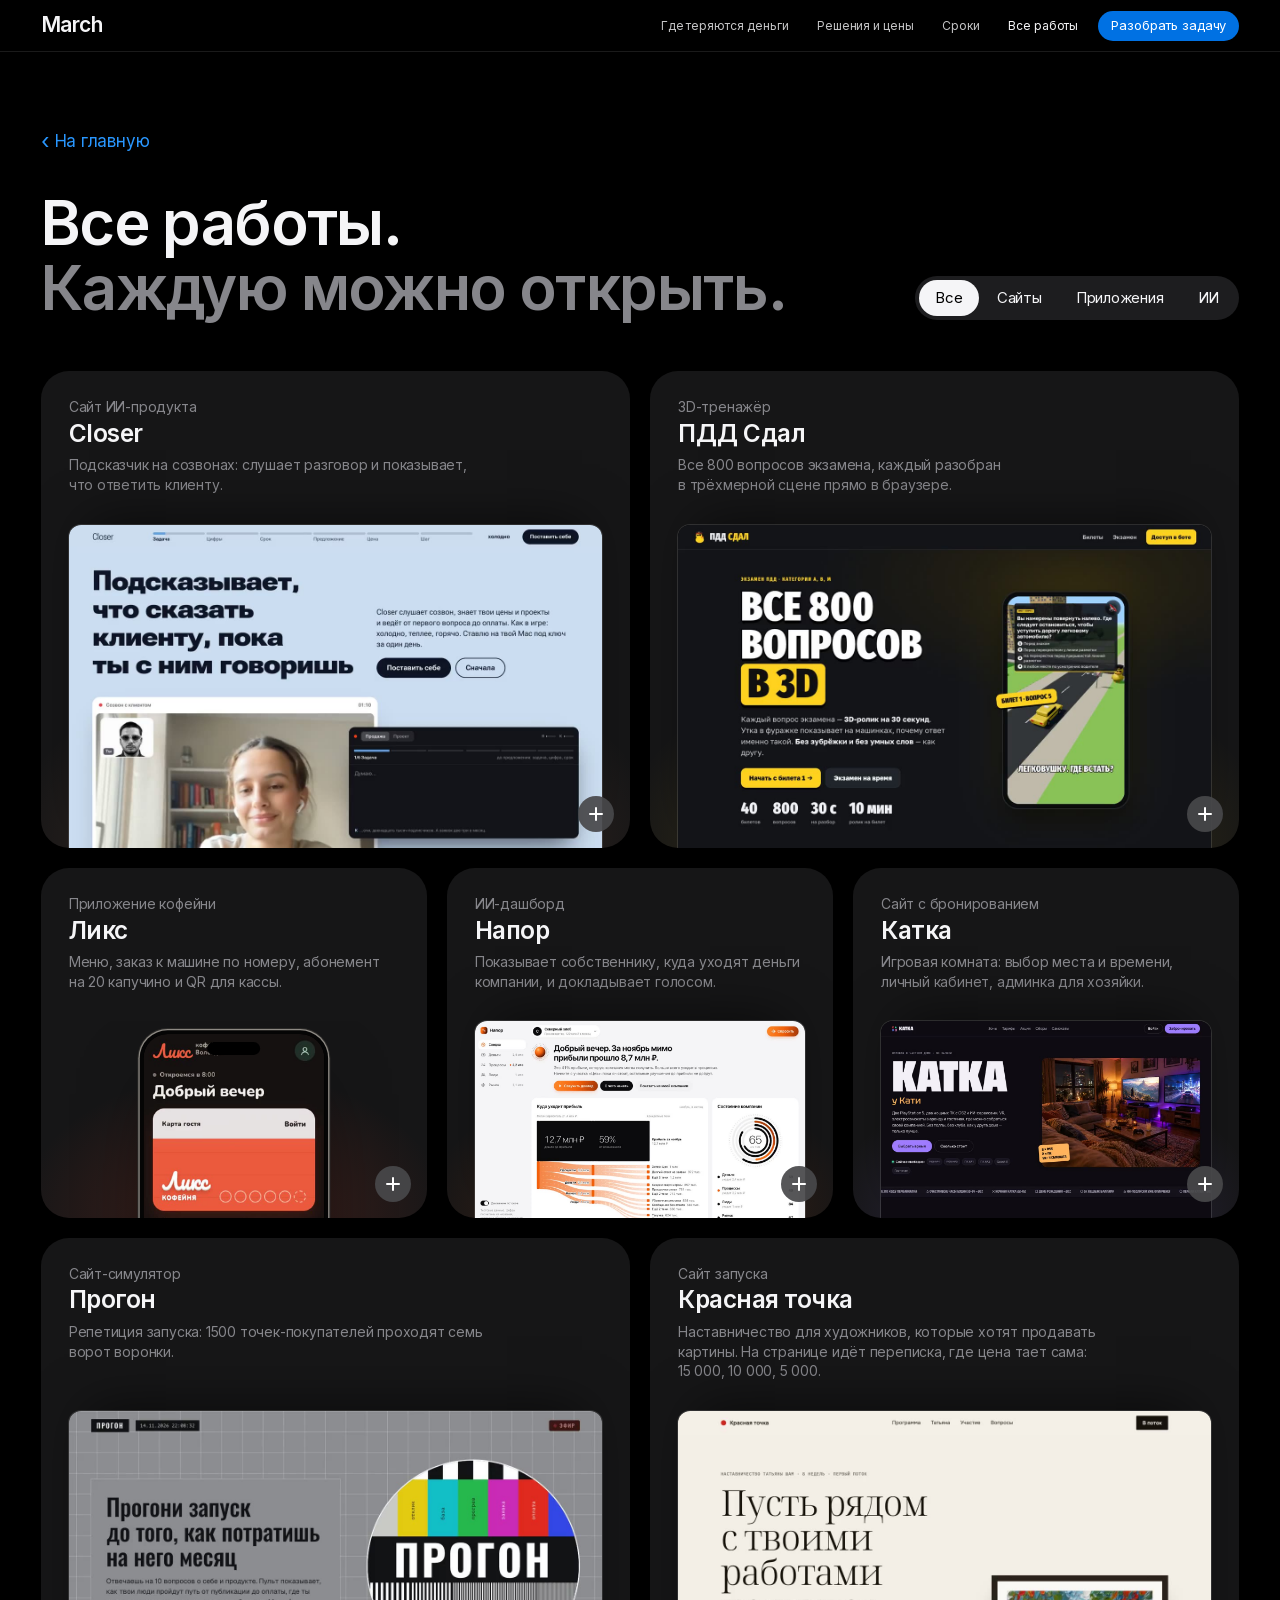
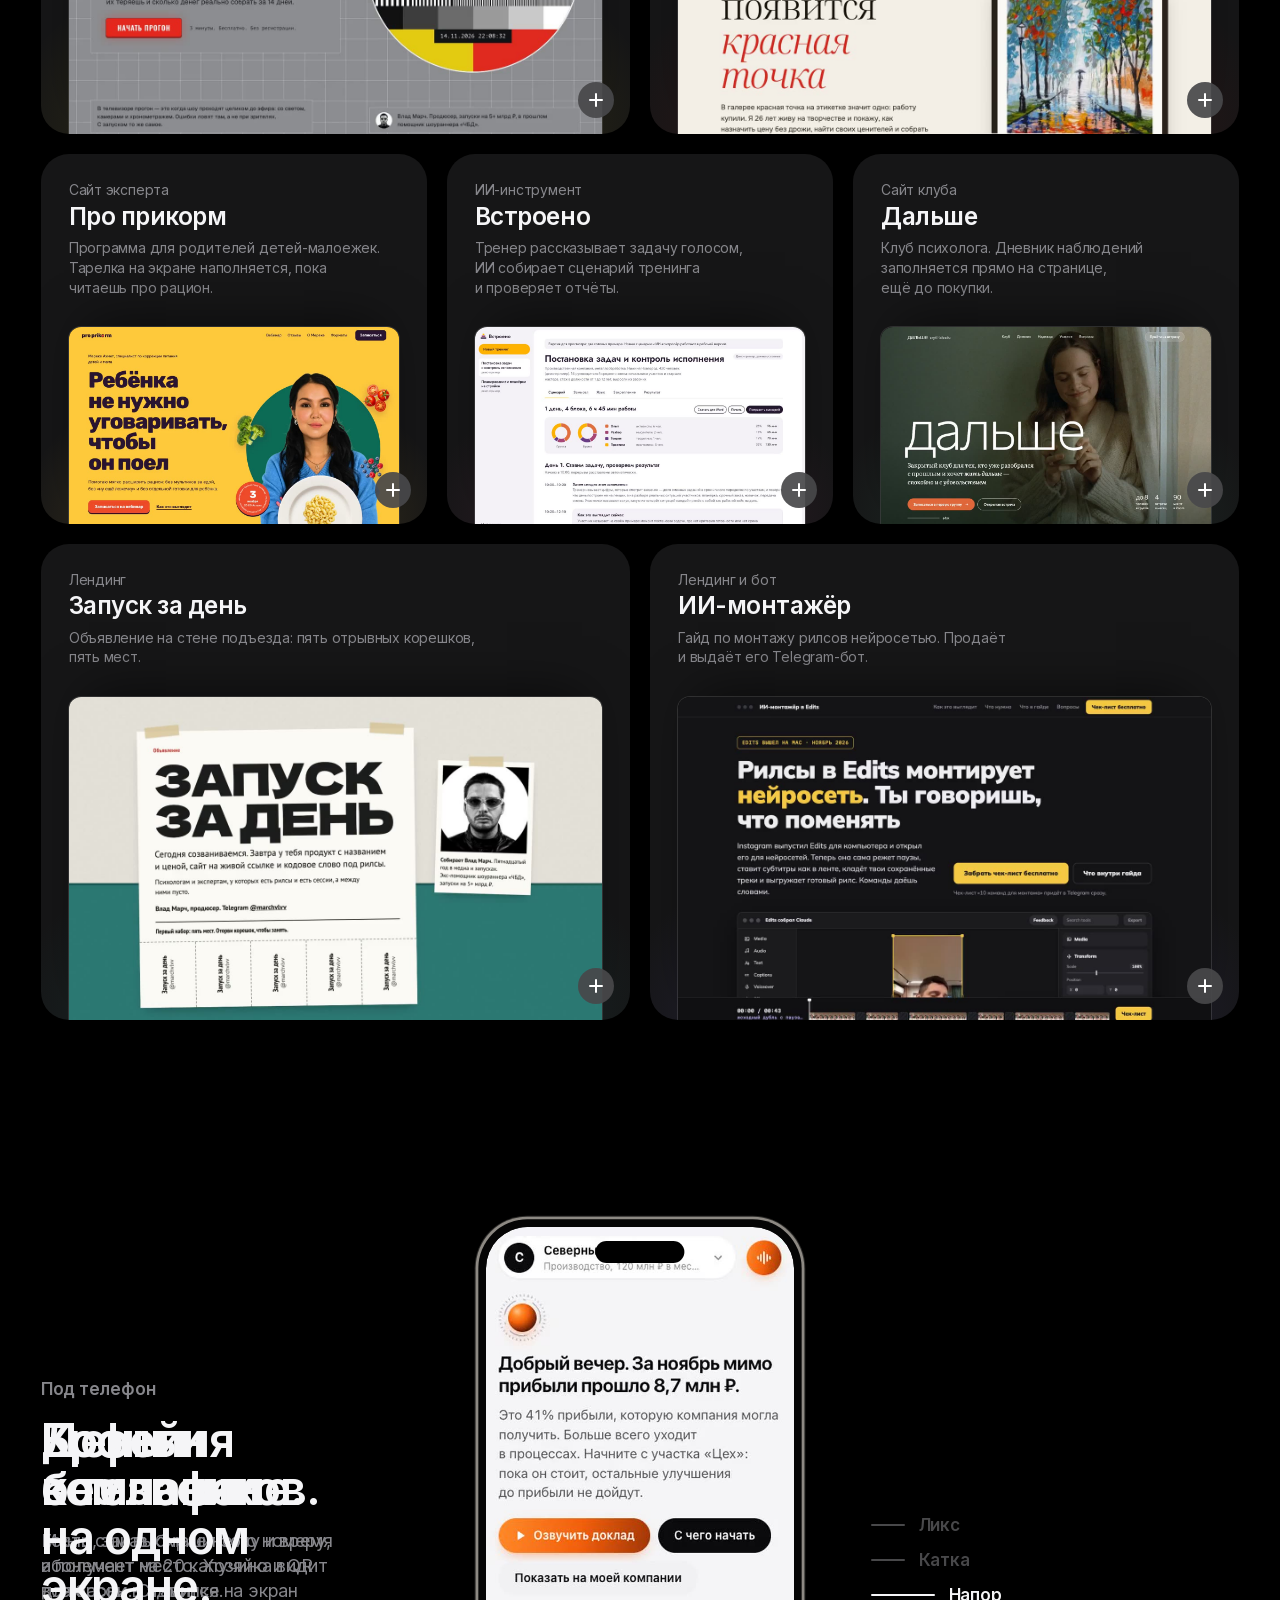
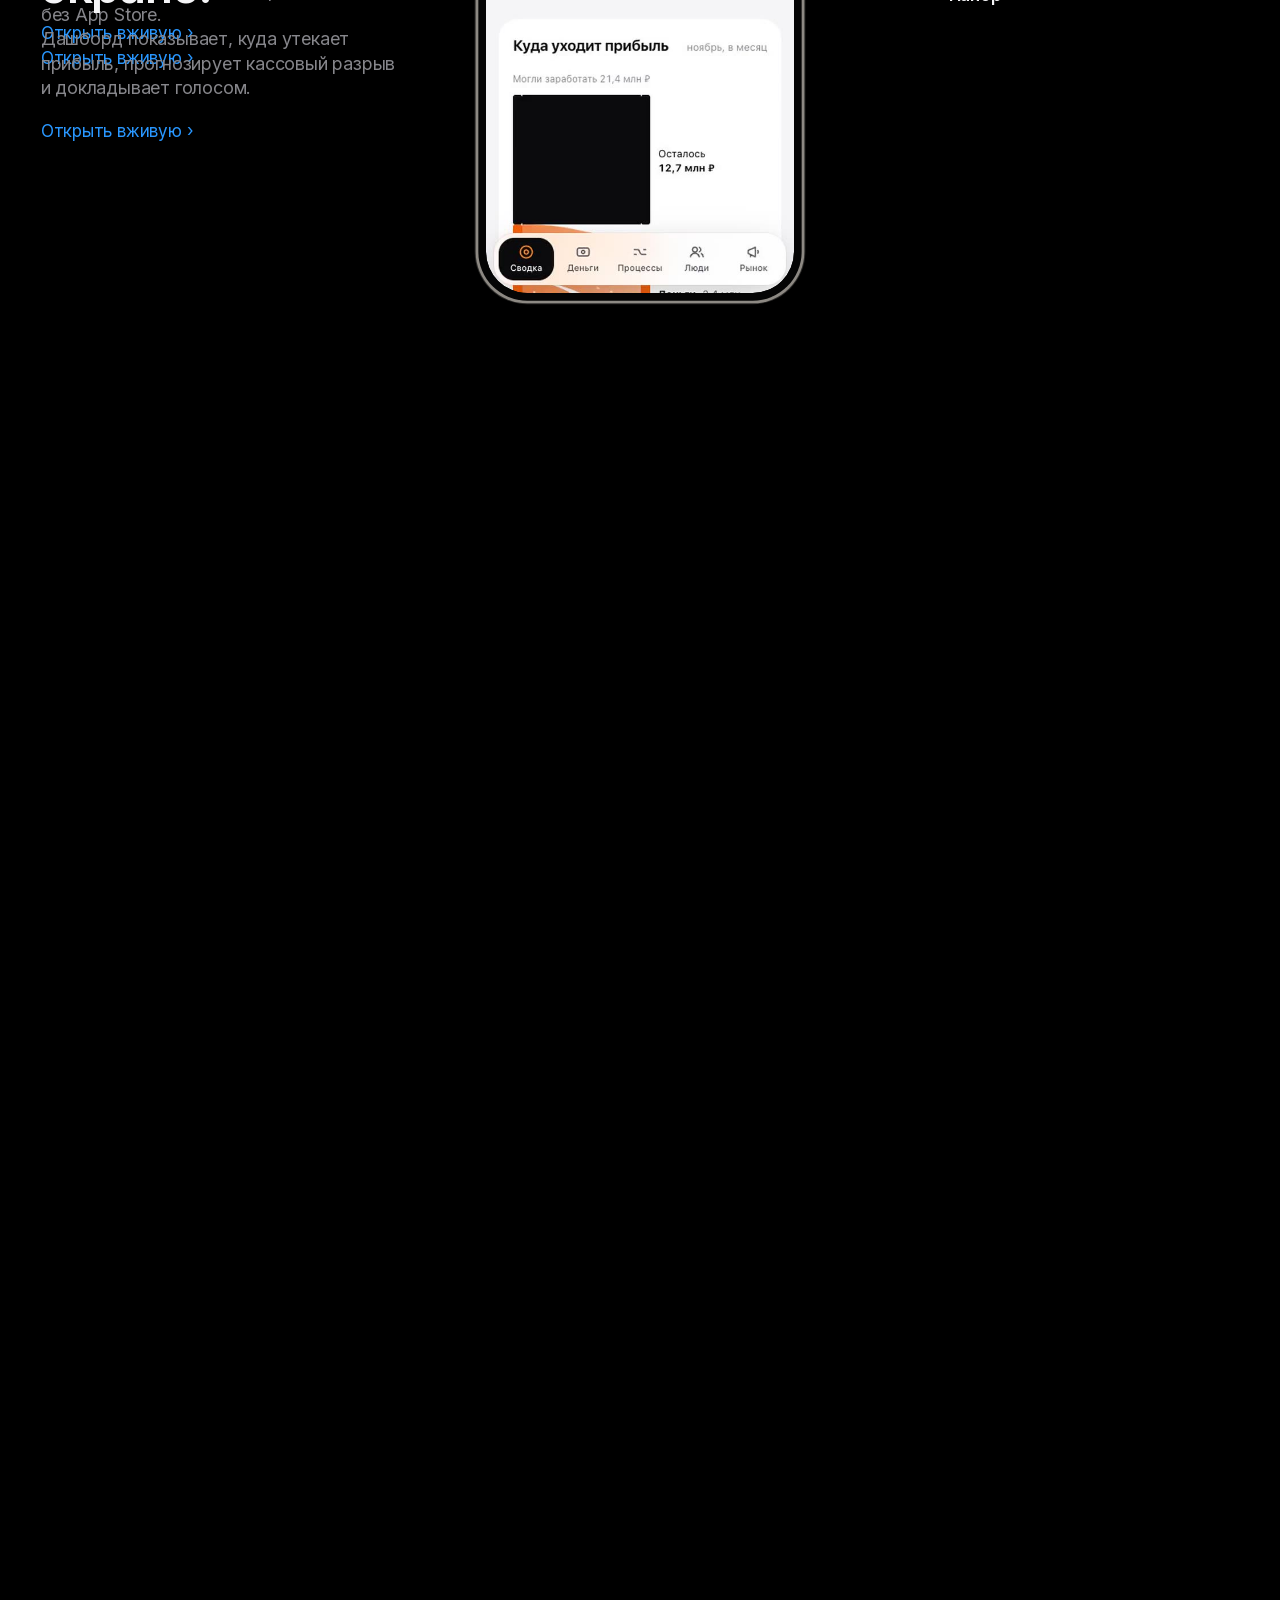
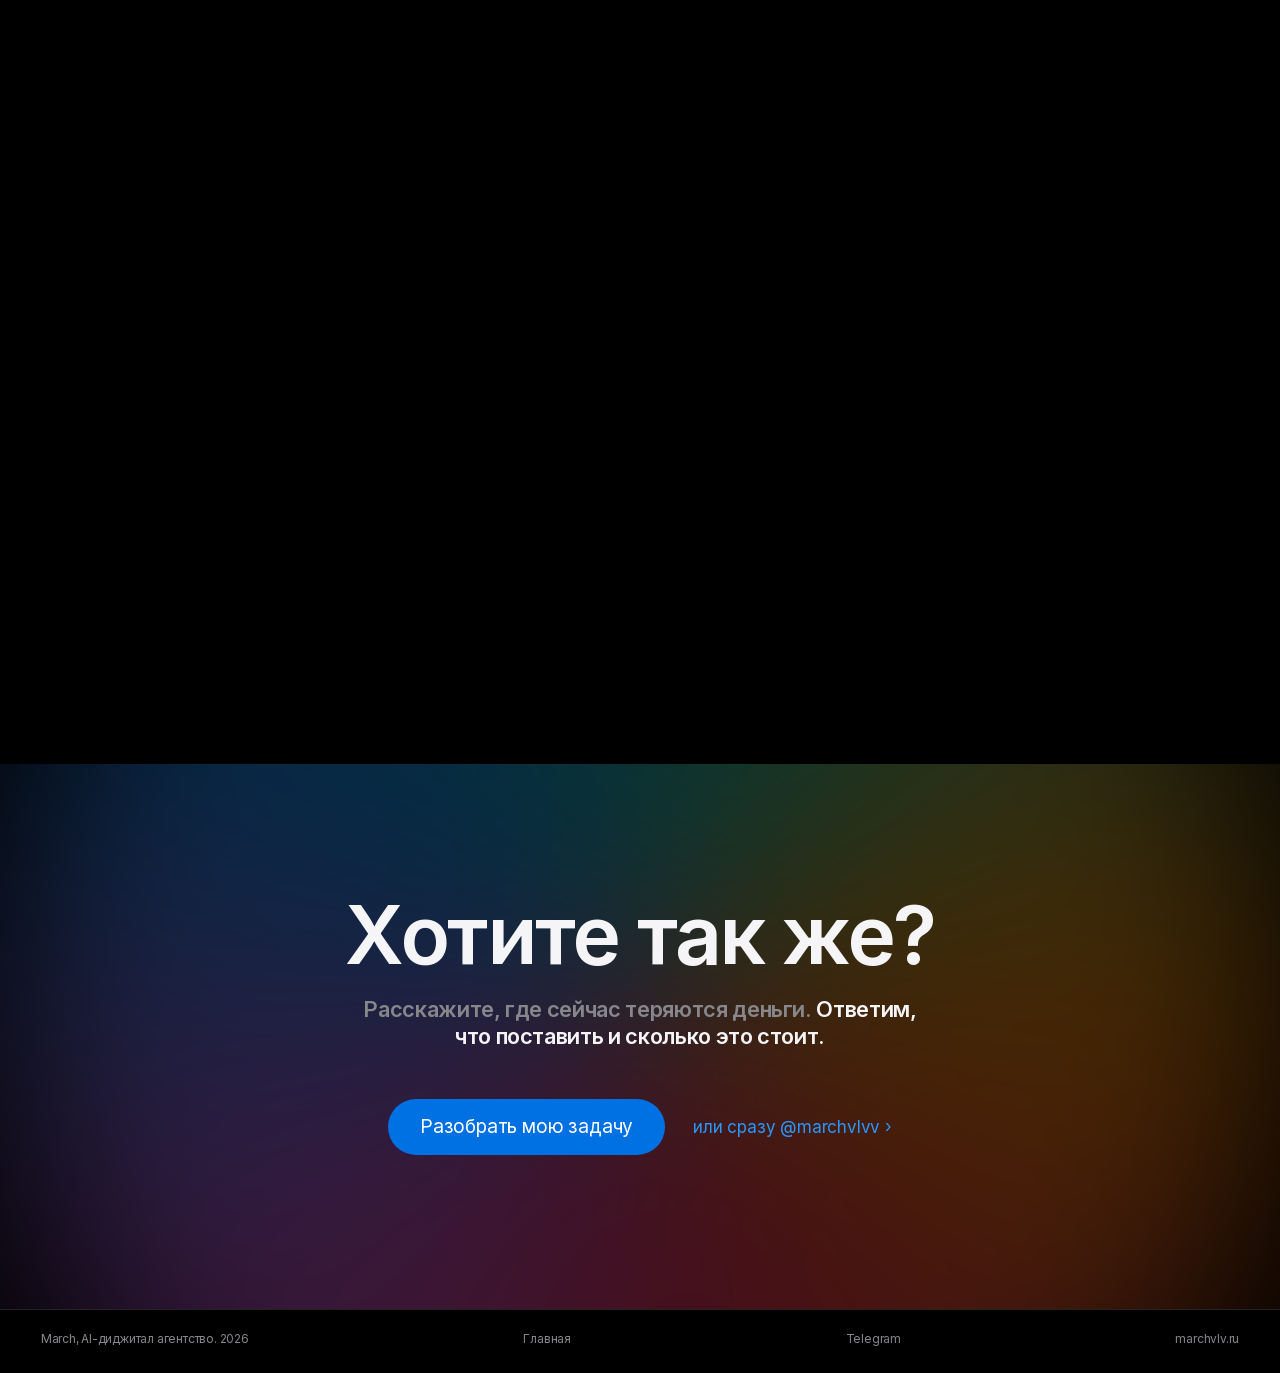
==== works.html @ 3cf032d5 "Черновик новой главной: боли, решения с ценами, два исхода заявки, сроки, примеры; все работы на wor" ====
<!doctype html>
<html lang="ru">
<head>
<meta charset="utf-8">
<meta name="viewport" content="width=device-width, initial-scale=1, viewport-fit=cover">
<title>Все работы March: сайты, приложения, боты и ИИ-агенты</title>
<meta name="description" content="12 проектов March: сайты, веб-приложения, Telegram-боты и ИИ-инструменты. Каждый открывается вживую прямо на странице.">
<meta name="theme-color" content="#000000">
<link rel="stylesheet" href="css/fonts.css">
<link rel="stylesheet" href="css/style.css">
</head>
<body class="pg-works">

<header class="nav">
  <div class="nav__in">
    <a class="nav__logo" href="new.html">March</a>
    <nav class="nav__links" aria-label="Разделы">
      <a href="new.html#pain">Где теряются деньги</a>
      <a href="new.html#fix">Решения и цены</a>
      <a href="new.html#speed">Сроки</a>
      <a href="#works" aria-current="page">Все работы</a>
    </nav>
    <a class="pill pill--sm" href="new.html#brief">Разобрать задачу</a>
  </div>
</header>

<main>

  <section class="works" id="works">
    <div class="wrap">
      <a class="back" href="new.html">На главную</a>
      <div class="works__head">
        <h1 class="h2" data-rv>Все работы.<br><span class="dim">Каждую можно открыть.</span></h1>
        <div class="seg works__seg" role="group" aria-label="Тип работы" data-rv>
          <button data-f="all" aria-pressed="true">Все</button>
          <button data-f="site" aria-pressed="false">Сайты</button>
          <button data-f="app" aria-pressed="false">Приложения</button>
          <button data-f="ai" aria-pressed="false">ИИ</button>
        </div>
      </div>
      <div class="grid"></div>
    </div>
  </section>

  <section class="pocket" aria-label="Под телефон">
    <div class="pocket__pin">
      <div class="pocket__l">
        <p class="pocket__k">Под телефон</p>
        <div class="pocket__steps"></div>
      </div>
      <div class="iph pocket__iph"><div class="iph__in"><div class="iph__scr"></div></div></div>
      <div class="pocket__r"><div class="pocket__nums"></div></div>
    </div>
    <div class="wrap pocket__mh"><h2 class="h2">И под телефон тоже.</h2></div>
    <div class="pocket__m"></div>
  </section>

  <section class="brief brief--short" id="brief">
    <div class="wrap">
      <h2 class="h1" data-rv>Хотите так же?</h2>
      <p class="lead" data-rv>Расскажите, где сейчас теряются деньги. <b>Ответим, что поставить и сколько это стоит.</b></p>
      <div class="brief__go" data-rv>
        <a class="pill pill--lg" href="new.html#brief">Разобрать мою задачу</a>
        <a class="more" href="https://t.me/marchvlvv" target="_blank" rel="noopener">или сразу @marchvlvv</a>
      </div>
    </div>
  </section>

</main>

<footer class="foot">
  <div class="wrap foot__in">
    <span>March, AI-диджитал агентство. 2026</span>
    <span><a href="new.html">Главная</a></span>
    <span><a href="https://t.me/marchvlvv" target="_blank" rel="noopener">Telegram</a></span>
    <span><a href="https://marchvlv.ru" target="_blank" rel="noopener">marchvlv.ru</a></span>
  </div>
</footer>

<dialog class="viewer" aria-label="Живой просмотр работы">
  <div class="viewer__sheet">
    <div class="viewer__bar">
      <div class="viewer__n"><b></b><span></span></div>
      <div class="viewer__tools">
        <div class="seg seg--sm" role="group" aria-label="Размер экрана">
          <button data-mode="desk" aria-pressed="true">Компьютер</button>
          <button data-mode="phone" aria-pressed="false">Телефон</button>
        </div>
        <a class="more viewer__out" target="_blank" rel="noopener">В новой вкладке</a>
        <button class="rbtn viewer__x" aria-label="Закрыть"><svg viewBox="0 0 36 36"><path d="m12.5 12.5 11 11m0-11-11 11"/></svg></button>
      </div>
    </div>
    <div class="viewer__body"><div class="viewer__f"><iframe title="Живой сайт работы" src="about:blank"></iframe></div></div>
  </div>
</dialog>

<script type="module" src="js/app.js"></script>
<script type="module">
  if (['localhost', '127.0.0.1'].includes(location.hostname)) import('./js/dev-agentation.js');
</script>
</body>
</html>
---- css/fonts.css ----
/* Собрано tools/fonts.mjs, руками не править */
@font-face{font-family:"Inter";font-weight:400 700;font-display:swap;src:url(../fonts/inter-cyrillic.woff2) format("woff2");unicode-range:U+0301, U+0400-045F, U+0490-0491, U+04B0-04B1, U+2116}
@font-face{font-family:"Inter";font-weight:400 700;font-display:swap;src:url(../fonts/inter-latin.woff2) format("woff2");unicode-range:U+0000-00FF, U+0131, U+0152-0153, U+02BB-02BC, U+02C6, U+02DA, U+02DC, U+0304, U+0308, U+0329, U+2000-206F, U+20AC, U+2122, U+2191, U+2193, U+2212, U+2215, U+FEFF, U+FFFD}
---- css/style.css ----
/* March — AI-диджитал агентство. Язык Apple: чёрный и светло-серый, системный SF, устройства с живыми записями работ. */

:root {
  --g: clamp(16px, 2.4vw, 40px);
  --max: 1260px;
  --navh: 52px;
  --r: 28px;
  --e: cubic-bezier(.4, 0, .2, 1);
  --eo: cubic-bezier(.16, 1, .3, 1);
  --bg: #000; --tile: #161617; --tx: #f5f5f7; --tx2: #86868b; --line: rgba(255, 255, 255, .14);
  --blue: #0071e3; --link: #2997ff;
  --spec: linear-gradient(90deg, #ff9004, #ff2e54 38%, #c959dd 70%, #0894ff);
  --f: -apple-system, BlinkMacSystemFont, "SF Pro Display", "SF Pro Text", "Inter", system-ui, "Segoe UI", Roboto, sans-serif;
}
.light { --bg: #f5f5f7; --tile: #fff; --tx: #1d1d1f; --tx2: #6e6e73; --line: rgba(0, 0, 0, .1); --link: #0066cc; background: var(--bg); color: var(--tx); }

*, *::before, *::after { box-sizing: border-box; }
html { background: #000; -webkit-text-size-adjust: 100%; scroll-behavior: smooth; scroll-padding-top: var(--navh); }
body { margin: 0; font-family: var(--f); font-size: 17px; line-height: 1.47; letter-spacing: -.012em; color: var(--tx); background: var(--bg); -webkit-font-smoothing: antialiased; overflow-x: clip; }
img, video { display: block; max-width: 100%; }
a { color: inherit; text-decoration: none; }
button { font: inherit; color: inherit; background: none; border: 0; padding: 0; cursor: pointer; letter-spacing: inherit; }
h1, h2, h3, p, ol { margin: 0; padding: 0; }
ol { list-style: none; }
:focus-visible { outline: 2px solid var(--link); outline-offset: 3px; border-radius: 6px; }
.wrap { max-width: var(--max); margin-inline: auto; padding-inline: var(--g); }

/* ── типографика ── */
.h1, h1 { font-size: clamp(40px, 6.4vw, 96px); line-height: 1.04; letter-spacing: -.03em; font-weight: 600; text-wrap: balance; }
.h2 { font-size: clamp(32px, 4.8vw, 72px); line-height: 1.06; letter-spacing: -.026em; font-weight: 600; text-wrap: balance; }
.dim { color: var(--tx2); }
.lead { margin-top: 18px; font-size: clamp(19px, 1.7vw, 26px); line-height: 1.28; letter-spacing: -.016em; font-weight: 600; color: var(--tx2); max-width: 30em; text-wrap: pretty; }
.lead b { color: var(--tx); font-weight: 600; }
.spec { background: var(--spec); -webkit-background-clip: text; background-clip: text; color: transparent; }

/* ── кнопки ── */
.pill { display: inline-flex; align-items: center; justify-content: center; min-height: 44px; padding: 0 22px; border-radius: 999px; background: var(--blue); color: #fff; font-size: 17px; letter-spacing: -.01em; white-space: nowrap; transition: background .3s, transform .4s var(--eo); }
.pill:hover { background: #0077ed; }
.pill:active { transform: scale(.96); }
.pill--sm { min-height: 30px; padding: 0 13px; font-size: 13px; }
.pill--lg { min-height: 56px; padding: 0 32px; font-size: 19px; }
.more { color: var(--link); font-size: 17px; white-space: nowrap; }
.more::after { content: "›"; display: inline-block; margin-left: .3em; transition: transform .4s var(--eo); }
.more:hover::after { transform: translateX(4px); }
.rbtn { width: 44px; height: 44px; border-radius: 50%; display: grid; place-items: center; flex: none; background: rgba(120, 120, 128, .28); color: var(--tx); transition: background .3s, transform .4s var(--eo), opacity .3s; }
.rbtn:hover { background: rgba(120, 120, 128, .44); }
.rbtn:active { transform: scale(.92); }
.rbtn:disabled { opacity: .3; cursor: default; }
.rbtn svg { width: 36px; height: 36px; fill: none; stroke: currentColor; stroke-width: 2.4; stroke-linecap: round; stroke-linejoin: round; }
.glass { background: rgba(58, 58, 60, .62); -webkit-backdrop-filter: saturate(180%) blur(20px); backdrop-filter: saturate(180%) blur(20px); }
.seg { display: inline-flex; flex-wrap: wrap; padding: 4px; gap: 2px; border-radius: 24px; background: rgba(120, 120, 128, .24); }
.seg button { min-height: 36px; padding: 0 16px; border-radius: 999px; font-size: 15px; color: var(--tx); transition: background .35s var(--e), color .35s var(--e); }
.seg button[aria-pressed="true"] { background: var(--tx); color: var(--bg); }
.seg--sm button { min-height: 30px; padding: 0 12px; font-size: 13px; }

/* ── шапка ── */
.nav { position: fixed; inset: 0 0 auto 0; z-index: 50; height: var(--navh); background: rgba(0, 0, 0, .72); -webkit-backdrop-filter: saturate(180%) blur(20px); backdrop-filter: saturate(180%) blur(20px); border-bottom: 1px solid rgba(255, 255, 255, .1); transition: background .5s, color .5s, border-color .5s, transform .5s var(--eo); }
.nav.is-light { background: rgba(245, 245, 247, .76); color: #1d1d1f; border-color: rgba(0, 0, 0, .1); }
.nav__in { max-width: var(--max); height: 100%; margin-inline: auto; padding-inline: var(--g); display: flex; align-items: center; justify-content: space-between; gap: 20px; }
.nav__logo { font-size: 21px; font-weight: 600; letter-spacing: -.02em; }
.nav__links { display: flex; gap: clamp(16px, 2.2vw, 34px); font-size: 12px; letter-spacing: -.005em; margin-left: auto; }
.nav__links a { opacity: .8; transition: opacity .3s; }
.nav__links a:hover { opacity: 1; }
@media (max-width: 760px) { .nav__links { display: none; } }

/* ── устройства ── */
.mac { position: relative; }
.mac__lid { position: relative; background: #060606; border-radius: 2.3% / 3.5%; padding: 1.2% 1.2% 1.9%; box-shadow: inset 0 0 0 1.5px #3a3a3c, 0 0 0 1px #000; }
.mac__scr { position: relative; aspect-ratio: 16 / 10; border-radius: .8% / 1.3%; overflow: hidden; background: #111; }
.mac__scr video, .mac__scr img { position: absolute; inset: 0; width: 100%; height: 100%; object-fit: cover; object-position: 50% 0; }
.mac__base { position: relative; height: 0; padding-top: 1.5%; width: 116%; margin-left: -8%; background: linear-gradient(180deg, #e4e5e8 0, #a9abb0 34%, #5f6165 100%); border-radius: 0 0 1.6% 1.6% / 0 0 100% 100%; }
.mac__base::before { content: ""; position: absolute; top: 0; left: 50%; translate: -50% 0; width: 15%; height: 36%; background: #84868a; border-radius: 0 0 8px 8px; }
.iph { --bz: 7px; position: relative; aspect-ratio: 390 / 844; border-radius: 13.4% / 6.2%; background: #000; box-shadow: 0 0 0 calc(var(--bz) * .74) #050505, 0 0 0 var(--bz) #8d8983, 0 0 0 calc(var(--bz) + 1px) #2c2b29, 0 40px 80px -20px rgba(0, 0, 0, .7); }
.iph__in, .iph__scr { position: absolute; inset: 0; border-radius: inherit; overflow: hidden; }
.iph__scr::after { content: ""; position: absolute; top: 2%; left: 50%; translate: -50% 0; width: 29%; height: 3.4%; border-radius: 99px; background: #000; z-index: 3; }
.iph__scr video, .iph__scr img { position: absolute; inset: 0; width: 100%; height: 100%; object-fit: cover; object-position: 50% 0; }

/* ── первый экран ── */
.hero { position: relative; background: #000; }
.hero__pin { position: relative; min-height: 100svh; overflow: hidden; display: flex; flex-direction: column; align-items: center; padding-top: calc(var(--navh) + clamp(22px, 5.5vh, 60px)); }
.hero__txt { position: relative; z-index: 3; text-align: center; padding-inline: var(--g); display: flex; flex-direction: column; align-items: center; will-change: transform, opacity; }
.eyebrow { font-size: clamp(17px, 1.5vw, 21px); font-weight: 600; letter-spacing: -.012em; }
.eyebrow span { color: var(--tx2); font-weight: 400; margin-left: .55em; }
h1 { margin-top: 10px; max-width: 12.5em; }
.hero__sub { margin-top: 18px; font-size: clamp(17px, 1.55vw, 23px); color: var(--tx2); letter-spacing: -.012em; }
.cta { margin-top: 22px; display: flex; flex-wrap: wrap; gap: 14px 26px; justify-content: center; align-items: center; }
.hero__rig { position: relative; flex: 1; width: 100%; min-height: 34vh; margin-top: clamp(28px, 5vh, 60px); display: flex; justify-content: center; align-items: flex-start; }
.hero__mac { --w: min(980px, 76vw); width: var(--w); z-index: 1; flex: none; will-change: transform; }
.hero__iph { --bz: clamp(3px, .46vw, 6.6px); position: absolute; z-index: 2; width: clamp(92px, 12.5vw, 184px); left: calc(50% + min(980px, 76vw) * .37); top: 15%; will-change: transform, opacity; }
.glow { position: absolute; left: 50%; top: 0; width: min(1150px, 96vw); aspect-ratio: 1; translate: -50% -22%; border-radius: 50%; background: conic-gradient(from 0deg, #ff9004, #ff2e54, #c959dd, #0894ff, #20c9a6, #ff9004); filter: blur(90px); opacity: .34; animation: spin 22s linear infinite paused; pointer-events: none; }
.is-live .glow, .is-live.brief::before { animation-play-state: running; }
@keyframes spin { to { rotate: 360deg; } }
.hero__pin::after { content: ""; position: absolute; inset: auto 0 0 0; height: 46%; z-index: 3; pointer-events: none; background: linear-gradient(transparent, rgba(0, 0, 0, .78)); opacity: var(--cap, 0); }
.hero__cap { position: absolute; left: max(var(--g), calc((100vw - var(--max)) / 2 + var(--g))); bottom: clamp(28px, 6vh, 64px); z-index: 4; max-width: 17em; font-size: clamp(21px, 2.3vw, 36px); line-height: 1.14; letter-spacing: -.02em; font-weight: 600; opacity: var(--cap, 0); translate: 0 calc((1 - var(--cap, 0)) * 24px); pointer-events: none; }
@media (min-width: 900px) and (min-height: 560px) {
  .hero.is-zoom { height: 290vh; }
  .hero.is-zoom .hero__pin { position: sticky; top: 0; height: 100vh; min-height: 0; }
}
.hero:not(.is-zoom) .hero__pin { padding-bottom: 40px; }
.hero:not(.is-zoom) .hero__pin::after { display: none; }
.hero:not(.is-zoom) .hero__cap { position: static; opacity: 1; translate: none; margin: 34px var(--g) 0; text-align: center; font-size: 19px; color: var(--tx2); max-width: 22em; }
.hero:not(.is-zoom) .hero__rig { flex: none; min-height: 0; }
@media (max-width: 899px) { .hero__mac { --w: 86vw; } .hero__iph { width: 23vw; left: auto; right: 3vw; top: 22%; } }

/* ── заявление ── */
.say { padding: clamp(100px, 15vw, 220px) 0 clamp(90px, 12vw, 170px); }
.say__t { font-size: clamp(28px, 4.4vw, 64px); line-height: 1.1; letter-spacing: -.026em; font-weight: 600; max-width: 17em; text-wrap: pretty; }
.say__t span { color: #3a3a3c; transition: color .5s var(--e); }
.say__t span.on { color: var(--tx); }
.stats { display: grid; grid-template-columns: repeat(3, minmax(0, 1fr)); gap: var(--g); margin-top: clamp(56px, 8vw, 110px); }
.stats div { border-top: 1px solid var(--line); padding-top: 20px; }
.stats b { display: block; font-size: clamp(36px, 4.6vw, 64px); line-height: 1.05; letter-spacing: -.03em; font-weight: 600; white-space: nowrap; }
.stats span { display: block; margin-top: 8px; color: var(--tx2); max-width: 17em; text-wrap: pretty; }
@media (max-width: 760px) { .stats { grid-template-columns: minmax(0, 1fr); gap: 26px; } }

/* ── главное за минуту ── */
.hl { padding: clamp(60px, 8vw, 120px) 0 0; }
.hl__scroll { --pad: max(var(--g), calc((100vw - var(--max)) / 2 + var(--g))); margin-top: clamp(28px, 4vw, 56px); overflow-x: auto; scroll-snap-type: x mandatory; scroll-padding-inline: var(--pad); scrollbar-width: none; overscroll-behavior-x: contain; }
.hl__scroll::-webkit-scrollbar { display: none; }
.hl__track { display: flex; gap: 20px; width: max-content; padding-inline: var(--pad); }
.hl__s { --w: min(calc(var(--max) - var(--g) * 2), calc(100vw - var(--g) * 2)); position: relative; flex: none; width: var(--w); height: clamp(420px, 64vh, 640px); scroll-snap-align: start; border-radius: var(--r); background: var(--tile); overflow: hidden; display: grid; grid-template-columns: minmax(0, 5fr) minmax(0, 7fr); isolation: isolate; cursor: pointer; }
.hl__s::before { content: ""; position: absolute; inset: 0; z-index: -1; background: radial-gradient(60% 75% at 76% 62%, color-mix(in srgb, var(--tint) 46%, transparent), transparent 72%); opacity: .8; }
.hl__txt { padding: clamp(24px, 3.4vw, 52px); display: flex; flex-direction: column; justify-content: space-between; gap: 20px; min-width: 0; }
.hl__k { font-size: 17px; color: var(--tx2); font-weight: 600; }
.hl__k b { color: var(--tx); font-weight: 600; }
.hl__line { margin-top: 12px; font-size: clamp(26px, 3.5vw, 54px); line-height: 1.07; letter-spacing: -.026em; font-weight: 600; text-wrap: balance; }
.hl__vis { position: relative; min-width: 0; }
.hl__vis .mac { position: absolute; left: 2%; top: 15%; width: 132%; transition: transform 1.1s var(--eo); transform: translateX(8%); }
.hl__vis .iph { --bz: 9px; position: absolute; left: 50%; top: 11%; height: 104%; translate: -50% 0; transition: transform 1.1s var(--eo); transform: translateY(8%); }
.hl__s.is-on .mac, .hl__s.is-on .iph { transform: none; }
.hl__ctl { display: flex; justify-content: center; align-items: center; gap: 12px; margin-top: 22px; }
.dots { display: flex; align-items: center; gap: 12px; height: 44px; padding: 0 20px; border-radius: 999px; }
.dot { position: relative; width: 8px; height: 8px; border-radius: 99px; background: rgba(255, 255, 255, .5); transition: width .5s var(--eo), background .3s; }
.dot::after { content: ""; position: absolute; inset: -12px -6px; }
.dot i { position: absolute; inset: 0; background: #fff; border-radius: inherit; clip-path: inset(0 calc(100% - var(--p, 0) * 100%) 0 0 round 99px); }
.dot.is-on { width: 44px; background: rgba(255, 255, 255, .28); }
.hl__play .i-play, .hl__play.is-paused .i-pause { display: none; }
.hl__play.is-paused .i-play { display: block; }
@media (max-width: 760px) {
  .hl__s { grid-template-columns: minmax(0, 1fr); grid-template-rows: auto minmax(0, 1fr); height: clamp(480px, 74svh, 620px); }
  .hl__txt { gap: 12px; }
  .hl__vis .mac { left: 6%; top: 6%; width: 124%; }
  .hl__vis .iph { top: 4%; height: 118%; }
  .hl__prev, .hl__next { display: none; }
}

/* ── все работы ── */
.works { padding: clamp(110px, 14vw, 200px) 0 clamp(40px, 5vw, 80px); }
.works__head { display: flex; flex-wrap: wrap; align-items: flex-end; justify-content: space-between; gap: 22px 40px; }
.grid { display: grid; grid-template-columns: repeat(6, minmax(0, 1fr)); gap: 20px; margin-top: clamp(28px, 4vw, 56px); }
.tile { position: relative; grid-column: span 2; display: flex; flex-direction: column; border-radius: var(--r); background: var(--tile); overflow: hidden; isolation: isolate; }
.grid:not(.is-f) .tile:nth-child(5n + 1), .grid:not(.is-f) .tile:nth-child(5n + 2) { grid-column: span 3; }
.tile[hidden] { display: none; }
.tile::before { content: ""; position: absolute; inset: 0; z-index: -1; background: radial-gradient(80% 60% at 50% 100%, color-mix(in srgb, var(--tint) 42%, transparent), transparent 70%); opacity: .55; transition: opacity .6s; }
.tile:hover::before { opacity: 1; }
.tile__h { padding: 26px 28px 20px; }
.tile__k { font-size: 14px; color: var(--tx2); }
.tile__n { margin-top: 2px; font-size: clamp(21px, 1.9vw, 28px); line-height: 1.14; letter-spacing: -.02em; font-weight: 600; }
.tile__w { margin-top: 8px; font-size: 14px; line-height: 1.4; color: var(--tx2); max-width: 30em; text-wrap: pretty; }
.tile__m { position: relative; margin: auto 28px 0; aspect-ratio: 16 / 10; border-radius: 12px 12px 0 0; overflow: hidden; background: #000; box-shadow: 0 0 0 1px rgba(255, 255, 255, .12), 0 -20px 50px -20px rgba(0, 0, 0, .6); transform: translateY(10px); transition: transform .8s var(--eo); }
.tile:hover .tile__m { transform: none; }
.tile__m img, .tile__m video { position: absolute; inset: 0; width: 100%; height: 100%; object-fit: cover; object-position: 50% 0; }
.tile__m.is-phone { background: none; box-shadow: none; }
.tile__m.is-phone .iph { --bz: 5px; position: absolute; left: 50%; top: 6%; height: 190%; translate: -50% 0; }
.plus { position: absolute; right: 16px; bottom: 16px; z-index: 2; width: 36px; height: 36px; border-radius: 50%; display: grid; place-items: center; color: #fff; background: rgba(72, 72, 74, .92); transition: transform .5s var(--eo), background .3s; }
.plus::before, .plus::after { content: ""; position: absolute; width: 14px; height: 2px; border-radius: 2px; background: currentColor; }
.plus::after { rotate: 90deg; }
.tile:hover .plus { transform: scale(1.12) rotate(90deg); background: var(--blue); }
@media (max-width: 1000px) and (min-width: 761px) { .grid .tile, .grid:not(.is-f) .tile:nth-child(n) { grid-column: span 3; } }
@media (max-width: 760px) {
  .grid { display: flex; gap: 14px; overflow-x: auto; scroll-snap-type: x mandatory; scrollbar-width: none; margin-inline: calc(var(--g) * -1); padding-inline: var(--g); scroll-padding-inline: var(--g); }
  .grid::-webkit-scrollbar { display: none; }
  .tile { flex: 0 0 84vw; scroll-snap-align: start; min-height: 400px; }
  .tile__m { transform: none; }
}

/* ── под телефон ── */
.pocket { position: relative; }
.pocket__k { font-size: 17px; font-weight: 600; color: var(--tx2); }
.pocket__m, .pocket__mh { display: none; }
.pocket__pin { display: none; }
@media (min-width: 900px) and (min-height: 560px) {
  .pocket { height: 320vh; }
  .pocket__pin { position: sticky; top: 0; height: 100vh; max-width: var(--max); margin-inline: auto; padding: var(--navh) var(--g) 0; display: grid; grid-template-columns: minmax(0, 1fr) auto minmax(0, 1fr); align-items: center; gap: clamp(30px, 6vw, 96px); }
  .pocket__iph { --bz: min(1.15vh, 11px); height: min(74vh, 720px); }
  .pocket__steps { display: grid; margin-top: 14px; }
  .pstep { grid-area: 1 / 1; opacity: 0; transform: translateY(26px); transition: opacity .5s var(--e), transform .9s var(--eo); pointer-events: none; }
  .pstep.is-on { opacity: 1; transform: none; pointer-events: auto; }
  .pstep h3 { font-size: clamp(30px, 3.6vw, 56px); line-height: 1.06; letter-spacing: -.026em; font-weight: 600; text-wrap: balance; }
  .pstep p { margin-top: 16px; font-size: clamp(17px, 1.4vw, 21px); line-height: 1.38; color: var(--tx2); max-width: 22em; text-wrap: pretty; }
  .pstep .more { display: inline-block; margin-top: 18px; }
  .pocket__nums { display: grid; gap: 10px; justify-items: start; }
  .pnum { display: flex; align-items: center; gap: 14px; font-size: 17px; font-weight: 600; color: #48484a; transition: color .5s; }
  .pnum::before { content: ""; width: 34px; height: 2px; border-radius: 2px; background: currentColor; transition: width .7s var(--eo); }
  .pnum.is-on { color: var(--tx); }
  .pnum.is-on::before { width: 64px; }
  .player { position: absolute; inset: 0; opacity: 0; transition: opacity .6s var(--e); }
  .player.is-on { opacity: 1; }
}
@media not ((min-width: 900px) and (min-height: 560px)) {
  .pocket { padding: 90px 0 100px; }
  .pocket__mh { display: block; margin-bottom: 28px; }
  .pocket__m { display: flex; gap: 14px; overflow-x: auto; scroll-snap-type: x mandatory; scrollbar-width: none; padding-inline: var(--g); scroll-padding-inline: var(--g); }
  .pocket__m::-webkit-scrollbar { display: none; }
  .pcard { flex: 0 0 84vw; scroll-snap-align: start; border-radius: var(--r); background: var(--tile); padding: 26px 24px 0; overflow: hidden; height: 560px; display: flex; flex-direction: column; }
  .pcard h3 { font-size: 26px; line-height: 1.1; letter-spacing: -.022em; font-weight: 600; }
  .pcard p { margin-top: 8px; font-size: 15px; color: var(--tx2); }
  .pcard .iph { width: 62%; margin: 22px auto 0; flex: none; }
}

/* ── светлая часть ── */
.sec { padding: clamp(90px, 12vw, 170px) 0 0; }
.light > .sec:last-child { padding-bottom: clamp(90px, 12vw, 170px); }
.offer__grid { display: grid; grid-template-columns: repeat(2, minmax(0, 1fr)); gap: 20px; margin-top: clamp(32px, 4.4vw, 64px); }
.svc { position: relative; min-height: 440px; border-radius: var(--r); background: var(--tile); overflow: hidden; display: grid; grid-template-columns: minmax(0, 13fr) minmax(0, 9fr); }
.svc__t { padding: clamp(26px, 3vw, 44px); padding-right: 12px; display: flex; flex-direction: column; min-width: 0; }
.svc__n { font-size: clamp(24px, 2.1vw, 30px); line-height: 1.08; letter-spacing: -.024em; font-weight: 600; text-wrap: balance; }
.svc__d { margin-top: 12px; font-size: 16px; line-height: 1.42; color: var(--tx2); text-wrap: pretty; }
.svc__p { margin-top: auto; padding-top: 26px; font-size: clamp(30px, 2.9vw, 44px); line-height: 1.1; letter-spacing: -.03em; font-weight: 600; white-space: nowrap; }
.svc__p small { display: block; margin-top: 6px; font-size: 15px; font-weight: 400; letter-spacing: -.01em; color: var(--tx2); }
.svc__v { position: relative; min-width: 0; }
.svc__v .mac { position: absolute; left: 4%; top: 22%; width: 190%; filter: drop-shadow(0 30px 40px rgba(0, 0, 0, .18)); transition: transform 1s var(--eo); }
.svc:hover .svc__v .mac { transform: translateX(-5%); }
.svc__v--ph .iph { --bz: 6px; position: absolute; left: 10%; top: 12%; width: 74%; transition: transform 1s var(--eo); }
.svc:hover .svc__v--ph .iph { transform: translateY(-4%); }
.chat { position: absolute; inset: 14% 26px auto 0; display: flex; flex-direction: column; align-items: flex-start; gap: 8px; font-size: 15px; line-height: 1.32; }
.chat p { max-width: 100%; padding: 9px 14px; border-radius: 18px 18px 18px 6px; background: #e9e9eb; color: #1d1d1f; }
.chat .me { align-self: flex-end; border-radius: 18px 18px 6px 18px; background: var(--blue); color: #fff; }
.chat .btn { background: none; box-shadow: inset 0 0 0 1.5px var(--blue); color: var(--blue); border-radius: 12px; font-weight: 600; }
@media (max-width: 1000px) { .offer__grid { grid-template-columns: minmax(0, 1fr); } }
@media (max-width: 560px) {
  .svc { grid-template-columns: minmax(0, 1fr); grid-template-rows: auto 240px; min-height: 0; }
  .svc__v .mac { left: 8%; top: 8%; width: 130%; }
  .svc__v--ph .iph { left: 28%; top: 6%; width: 44%; }
  .chat { inset: 0 24px auto 24px; }
}

.flow__grid { display: grid; grid-template-columns: repeat(4, minmax(0, 1fr)); gap: 20px; margin-top: clamp(32px, 4.4vw, 64px); }
.step { border-radius: 22px; background: var(--tile); padding: 26px 26px 30px; }
.step__n { display: block; font-size: clamp(44px, 5vw, 72px); line-height: 1; letter-spacing: -.04em; font-weight: 600; color: #d2d2d7; }
.step h3 { margin-top: 26px; font-size: 21px; line-height: 1.16; letter-spacing: -.018em; font-weight: 600; text-wrap: balance; }
.step p { margin-top: 10px; font-size: 15px; line-height: 1.42; color: var(--tx2); text-wrap: pretty; }
@media (max-width: 1000px) { .flow__grid { grid-template-columns: repeat(2, minmax(0, 1fr)); } }
@media (max-width: 560px) { .flow__grid { grid-template-columns: minmax(0, 1fr); gap: 12px; } }

.who__tile { border-radius: var(--r); background: var(--tile); overflow: hidden; display: grid; grid-template-columns: minmax(0, 5fr) minmax(0, 7fr); }
.who__ph { position: relative; min-height: 480px; overflow: hidden; }
.who__ph img { position: absolute; left: 0; top: -6%; width: 100%; height: 112%; object-fit: cover; object-position: 50% 20%; translate: 0 var(--py, 0); will-change: translate; }
.who__t { padding: clamp(28px, 4vw, 64px); display: flex; flex-direction: column; justify-content: center; }
.who__h { font-size: clamp(27px, 3.2vw, 48px); line-height: 1.08; letter-spacing: -.026em; font-weight: 600; text-wrap: balance; }
.who__p { margin-top: 16px; color: var(--tx2); max-width: 34em; text-wrap: pretty; }
.who__sig { margin-top: 26px; font-size: 14px; color: var(--tx2); }
@media (max-width: 860px) { .who__tile { grid-template-columns: minmax(0, 1fr); } .who__ph { min-height: 0; aspect-ratio: 4 / 4.4; } }

/* ── заявка ── */
.brief { padding: clamp(110px, 15vw, 220px) 0 clamp(90px, 12vw, 170px); text-align: center; position: relative; overflow: hidden; isolation: isolate; }
.brief::before { content: ""; position: absolute; left: 50%; bottom: -62%; width: min(1300px, 130vw); aspect-ratio: 1; translate: -50% 0; z-index: -1; border-radius: 50%; background: conic-gradient(from 90deg, #ff9004, #ff2e54, #c959dd, #0894ff, #20c9a6, #ff9004); filter: blur(110px); opacity: .28; animation: spin 26s linear infinite paused; }
.brief .lead { margin-inline: auto; }
.form { margin: clamp(34px, 5vw, 64px) auto 0; display: grid; gap: 14px; width: fit-content; max-width: 100%; text-align: left; }
.form__r { display: grid; grid-template-columns: 110px minmax(0, 1fr); align-items: center; gap: 8px 14px; }
.form__r > span { font-size: 15px; color: var(--tx2); }
.brief__go { margin-top: clamp(30px, 4vw, 48px); display: flex; flex-wrap: wrap; justify-content: center; align-items: center; gap: 16px 28px; }
@media (max-width: 620px) { .form__r { grid-template-columns: minmax(0, 1fr); } .form { width: 100%; } }

.foot { border-top: 1px solid var(--line); padding: 20px 0 26px; font-size: 12px; color: var(--tx2); }
.foot__in { display: flex; flex-wrap: wrap; justify-content: space-between; gap: 8px 28px; }
.foot a:hover { color: var(--tx); }

/* ── живой просмотр ── */
.viewer { width: 100vw; height: 100dvh; max-width: none; max-height: none; margin: 0; padding: clamp(10px, 2vw, 28px); border: 0; background: transparent; color: var(--tx); overflow: hidden; }
.viewer::backdrop { background: rgba(0, 0, 0, .62); -webkit-backdrop-filter: blur(18px); backdrop-filter: blur(18px); }
.viewer__sheet { height: 100%; max-width: 1480px; margin-inline: auto; border-radius: var(--r); background: #1d1d1f; overflow: hidden; display: flex; flex-direction: column; transform-origin: 0 0; box-shadow: 0 40px 120px rgba(0, 0, 0, .6); }
.viewer__bar { flex: none; min-height: 64px; display: flex; align-items: center; justify-content: space-between; gap: 16px; padding: 10px 12px 10px 26px; }
.viewer__n { min-width: 0; white-space: nowrap; overflow: hidden; text-overflow: ellipsis; }
.viewer__n b { font-size: 19px; font-weight: 600; letter-spacing: -.015em; }
.viewer__n span { margin-left: 12px; color: var(--tx2); font-size: 15px; }
.viewer__tools { display: flex; align-items: center; gap: 16px; flex: none; }
.viewer__out { font-size: 14px; }
.viewer__body { flex: 1; min-height: 0; display: grid; place-items: center; padding: 0 12px 12px; }
.viewer__f { width: 100%; height: 100%; border-radius: 18px; overflow: hidden; background: #fff; transition: width .7s var(--eo), height .7s var(--eo), border-radius .7s; }
.viewer.is-phone .viewer__f { width: 390px; height: min(844px, 100%); border-radius: 40px; box-shadow: 0 0 0 9px #000, 0 0 0 11px #48484a; }
.viewer iframe { width: 100%; height: 100%; border: 0; display: block; background: #fff; }
@media (max-width: 760px) { .viewer__tools .seg, .viewer__out { display: none; } }

/* ── где утекают деньги ── */
.pain { padding: 0 0 clamp(100px, 13vw, 190px); }
.pain__grid { display: grid; grid-template-columns: repeat(3, minmax(0, 1fr)); gap: 20px; margin-top: clamp(32px, 4.4vw, 64px); }
.ache { border-radius: var(--r); background: var(--tile); padding: clamp(24px, 2.6vw, 36px); display: flex; flex-direction: column; min-height: 300px; }
.sym { display: inline-flex; align-items: center; gap: 10px; align-self: flex-start; padding: 7px 14px 7px 12px; border-radius: 999px; background: rgba(255, 69, 58, .14); color: #ff6961; font-size: 15px; font-weight: 600; font-variant-numeric: tabular-nums; }
.sym::before { content: ""; width: 8px; height: 8px; border-radius: 50%; background: currentColor; animation: blink 1.6s var(--e) infinite paused; }
.ache.in .sym::before { animation-play-state: running; }
@keyframes blink { 50% { opacity: .25; } }
.ache h3 { margin-top: auto; padding-top: 40px; font-size: clamp(23px, 2vw, 30px); line-height: 1.1; letter-spacing: -.022em; font-weight: 600; text-wrap: balance; }
.ache p:last-child { margin-top: 12px; font-size: 16px; line-height: 1.42; color: var(--tx2); text-wrap: pretty; }
@media (max-width: 1000px) { .pain__grid { grid-template-columns: repeat(2, minmax(0, 1fr)); } }
@media (max-width: 620px) { .pain__grid { grid-template-columns: minmax(0, 1fr); gap: 12px; } .ache { min-height: 0; } .ache h3 { padding-top: 26px; } }

/* ── решения ── */
.fx { display: grid; grid-template-columns: minmax(0, 5fr) minmax(0, 6fr); gap: clamp(28px, 5vw, 90px); align-items: center; padding-top: clamp(56px, 7vw, 110px); }
.fx + .fx { margin-top: clamp(56px, 7vw, 110px); border-top: 1px solid var(--line); }
.fx:nth-of-type(even) .fx__v { order: -1; }
.fx__was { font-size: 15px; font-weight: 600; color: #d70015; }
.fx__h { margin-top: 12px; font-size: clamp(30px, 3.5vw, 52px); line-height: 1.06; letter-spacing: -.026em; font-weight: 600; text-wrap: balance; }
.fx__d { margin-top: 16px; font-size: clamp(17px, 1.35vw, 20px); line-height: 1.42; color: var(--tx2); max-width: 30em; text-wrap: pretty; }
.fx__p { margin-top: 28px; font-size: clamp(30px, 2.9vw, 44px); line-height: 1.1; letter-spacing: -.03em; font-weight: 600; white-space: nowrap; }
.fx__p small { display: block; margin-top: 6px; font-size: 15px; font-weight: 400; letter-spacing: -.01em; color: var(--tx2); }
.fx__t .more { display: inline-block; margin-top: 22px; white-space: normal; }
.fx__v { position: relative; aspect-ratio: 6 / 5; border-radius: var(--r); background: var(--tile); overflow: hidden; }
.fx__v .mac { position: absolute; left: 9%; top: 17%; width: 118%; filter: drop-shadow(0 30px 40px rgba(0, 0, 0, .16)); transition: transform 1.4s var(--eo); }
.fx__v.in .mac { transform: translateX(-3%); }
.fx__v--ph .iph { --bz: 7px; position: absolute; left: 50%; top: 9%; width: 44%; translate: -50% 0; transition: transform 1.4s var(--eo); transform: translateY(6%); }
.fx__v--ph.in .iph { transform: none; }
.chat2 { position: absolute; inset: 0; padding: clamp(20px, 6%, 44px); display: flex; flex-direction: column; justify-content: center; gap: 8px; font-size: clamp(14px, 1.15vw, 16px); line-height: 1.32; }
.chat2 p { align-self: flex-start; max-width: 80%; padding: 9px 14px; border-radius: 18px 18px 18px 6px; background: #e9e9eb; color: #1d1d1f; opacity: 0; transform: translateY(14px) scale(.96); transform-origin: 0 100%; transition: opacity .5s var(--e), transform .7s var(--eo); transition-delay: calc(.3s + var(--i) * .55s); }
.chat2 time { display: inline-block; margin-left: 10px; font-size: 11px; color: #8e8e93; font-variant-numeric: tabular-nums; }
.chat2 .c-me { align-self: flex-end; border-radius: 18px 18px 6px 18px; background: var(--blue); color: #fff; transform-origin: 100% 100%; }
.chat2 .c-me time { color: rgba(255, 255, 255, .72); }
.chat2 .c-btn { background: none; box-shadow: inset 0 0 0 1.5px var(--blue); color: var(--blue); border-radius: 12px; font-weight: 600; }
.fx__v.in .chat2 p { opacity: 1; transform: none; }
@media (max-width: 860px) {
  .fx { grid-template-columns: minmax(0, 1fr); gap: 28px; }
  .fx:nth-of-type(even) .fx__v { order: 0; }
  .fx__v { aspect-ratio: auto; height: clamp(320px, 92vw, 460px); }
}

/* ── одна заявка, два исхода ── */
.day { padding: clamp(100px, 13vw, 190px) 0; }
.day__head { display: flex; flex-wrap: wrap; align-items: flex-end; justify-content: space-between; gap: 22px 40px; }
.day__card { position: relative; margin-top: clamp(28px, 4vw, 56px); border-radius: var(--r); background: var(--tile); padding: clamp(26px, 4vw, 60px); display: grid; overflow: hidden; isolation: isolate; }
.day__card::before { content: ""; position: absolute; inset: 0; z-index: -1; background: radial-gradient(60% 80% at 100% 100%, rgba(255, 69, 58, .2), transparent 70%); transition: opacity .8s; }
.day__card::after { content: ""; position: absolute; inset: 0; z-index: -1; background: radial-gradient(60% 80% at 100% 100%, rgba(48, 209, 88, .2), transparent 70%); opacity: 0; transition: opacity .8s; }
.day[data-s="march"] .day__card::before { opacity: 0; }
.day[data-s="march"] .day__card::after { opacity: 1; }
.tl { grid-area: 1 / 1; display: grid; gap: clamp(14px, 1.6vw, 22px); pointer-events: none; }
.tl li { display: grid; grid-template-columns: clamp(76px, 8vw, 120px) minmax(0, 1fr); gap: 16px; align-items: baseline; opacity: 0; transform: translateX(-18px); transition: opacity .35s var(--e), transform .5s var(--eo); }
.tl.is-on { pointer-events: auto; }
.tl.is-on li { opacity: 1; transform: none; transition: opacity .6s var(--e), transform .9s var(--eo); transition-delay: calc(.12s + var(--i) * .16s); }
.tl time { font-size: clamp(22px, 2.3vw, 34px); font-weight: 600; letter-spacing: -.02em; font-variant-numeric: tabular-nums; color: var(--tx2); }
.tl li > p { font-size: clamp(19px, 2vw, 30px); line-height: 1.2; letter-spacing: -.02em; font-weight: 600; text-wrap: pretty; }
.tl__end { margin-top: clamp(10px, 2vw, 28px); padding-top: clamp(18px, 2.4vw, 32px); border-top: 1px solid var(--line); grid-template-columns: minmax(0, 1fr) !important; gap: 6px !important; }
.tl__end b { font-size: clamp(40px, 6vw, 88px); line-height: 1; letter-spacing: -.035em; font-weight: 600; }
.tl__end p { color: var(--tx2); font-size: clamp(17px, 1.5vw, 22px) !important; font-weight: 400 !important; }
.bad { color: #ff453a; }
.good { color: #30d158; }

/* ── сроки ── */
.race { margin-top: clamp(36px, 5vw, 72px); display: grid; gap: 26px; }
.race__l { display: flex; justify-content: space-between; align-items: baseline; gap: 16px; margin-bottom: 10px; }
.race__l b { font-size: clamp(19px, 1.6vw, 24px); font-weight: 600; letter-spacing: -.018em; }
.race__l span { font-size: clamp(19px, 1.6vw, 24px); font-weight: 600; color: var(--tx2); font-variant-numeric: tabular-nums; }
.race__bar { position: relative; display: flex; align-items: center; gap: 14px; height: 56px; }
.race__f { height: 100%; border-radius: 14px; transform: scaleX(0); transform-origin: 0 50%; transition: transform 2.4s var(--eo) .2s; }
.race__f--slow { flex: 1; display: flex; gap: 3px; background: none; }
.race__f--slow i { display: flex; align-items: center; padding-inline: 14px; min-width: 0; overflow: hidden; white-space: nowrap; border-radius: 10px; background: #d2d2d7; color: #1d1d1f; font-style: normal; font-size: 14px; font-weight: 600; }
.race__f--slow i:nth-child(2) { background: #c7c7cc; } .race__f--slow i:nth-child(3) { background: #bcbcc1; } .race__f--slow i:nth-child(4) { background: #d2d2d7; }
.race__f--fast { flex: none; width: 10%; min-width: 58px; background: var(--spec); transition-duration: .9s; transition-delay: .5s; }
.race__bar em { font-style: normal; font-weight: 600; font-size: 17px; opacity: 0; transition: opacity .6s .9s; }
.race__r.in .race__f { transform: none; }
.race__r.in em { opacity: 1; }
.speed .flow__grid { margin-top: clamp(48px, 6vw, 90px); }
.speed .step__n { font-size: clamp(30px, 3vw, 46px); color: #1d1d1f; }
@media (max-width: 620px) { .race__f--slow i { font-size: 0; padding: 0; } .race__bar { height: 40px; } }

/* ── примеры и страница работ ── */
.cases__all { display: flex; flex-wrap: wrap; justify-content: center; align-items: center; gap: 12px 22px; margin-top: clamp(40px, 5vw, 64px); color: var(--tx2); font-size: 15px; }
.pill--ghost { background: none; color: var(--tx); box-shadow: inset 0 0 0 1.5px rgba(255, 255, 255, .36); min-height: 50px; padding: 0 28px; }
.pill--ghost:hover { background: rgba(255, 255, 255, .08); }
.hl { padding-bottom: clamp(40px, 5vw, 70px); }
.back { display: inline-flex; align-items: center; gap: 6px; margin-bottom: 26px; color: var(--link); font-size: 17px; }
.back::before { content: "‹"; font-size: 22px; line-height: 1; }
.pg-works .works { padding-top: calc(var(--navh) + clamp(40px, 6vw, 90px)); }
.nav__links a[aria-current="page"] { opacity: 1; }
.brief--short { padding-top: clamp(80px, 10vw, 150px); }

/* ── появление ── */
[data-rv] { opacity: 0; transform: translateY(34px); transition: opacity 1s var(--e), transform 1.2s var(--eo); transition-delay: calc(var(--d, 0) * 110ms); }
[data-rv].in { opacity: 1; transform: none; }
.hero__txt > * { opacity: 0; transform: translateY(24px); animation: up 1.1s var(--eo) forwards; animation-delay: calc(.15s + var(--i, 0) * .09s); }
.hero__txt > :nth-child(2) { --i: 1; } .hero__txt > :nth-child(3) { --i: 2; } .hero__txt > :nth-child(4) { --i: 3; }
.hero__rig { opacity: 0; transform: translateY(60px); animation: up 1.5s var(--eo) .45s forwards; }
@keyframes up { to { opacity: 1; transform: none; } }

/* ── «уменьшить движение» ── */
.rm [data-rv], .rm .hero__txt > *, .rm .hero__rig { opacity: 1; transform: none; transition: none; animation: none; }
.rm .glow, .rm .brief::before { animation: none; }
.rm .say__t span { color: var(--tx); }
.rm .chat2 p, .rm .tl li, .rm .race__f, .rm .race__bar em { transition: none; }
.rm .sym::before { animation: none; }
html.rm { scroll-behavior: auto; }
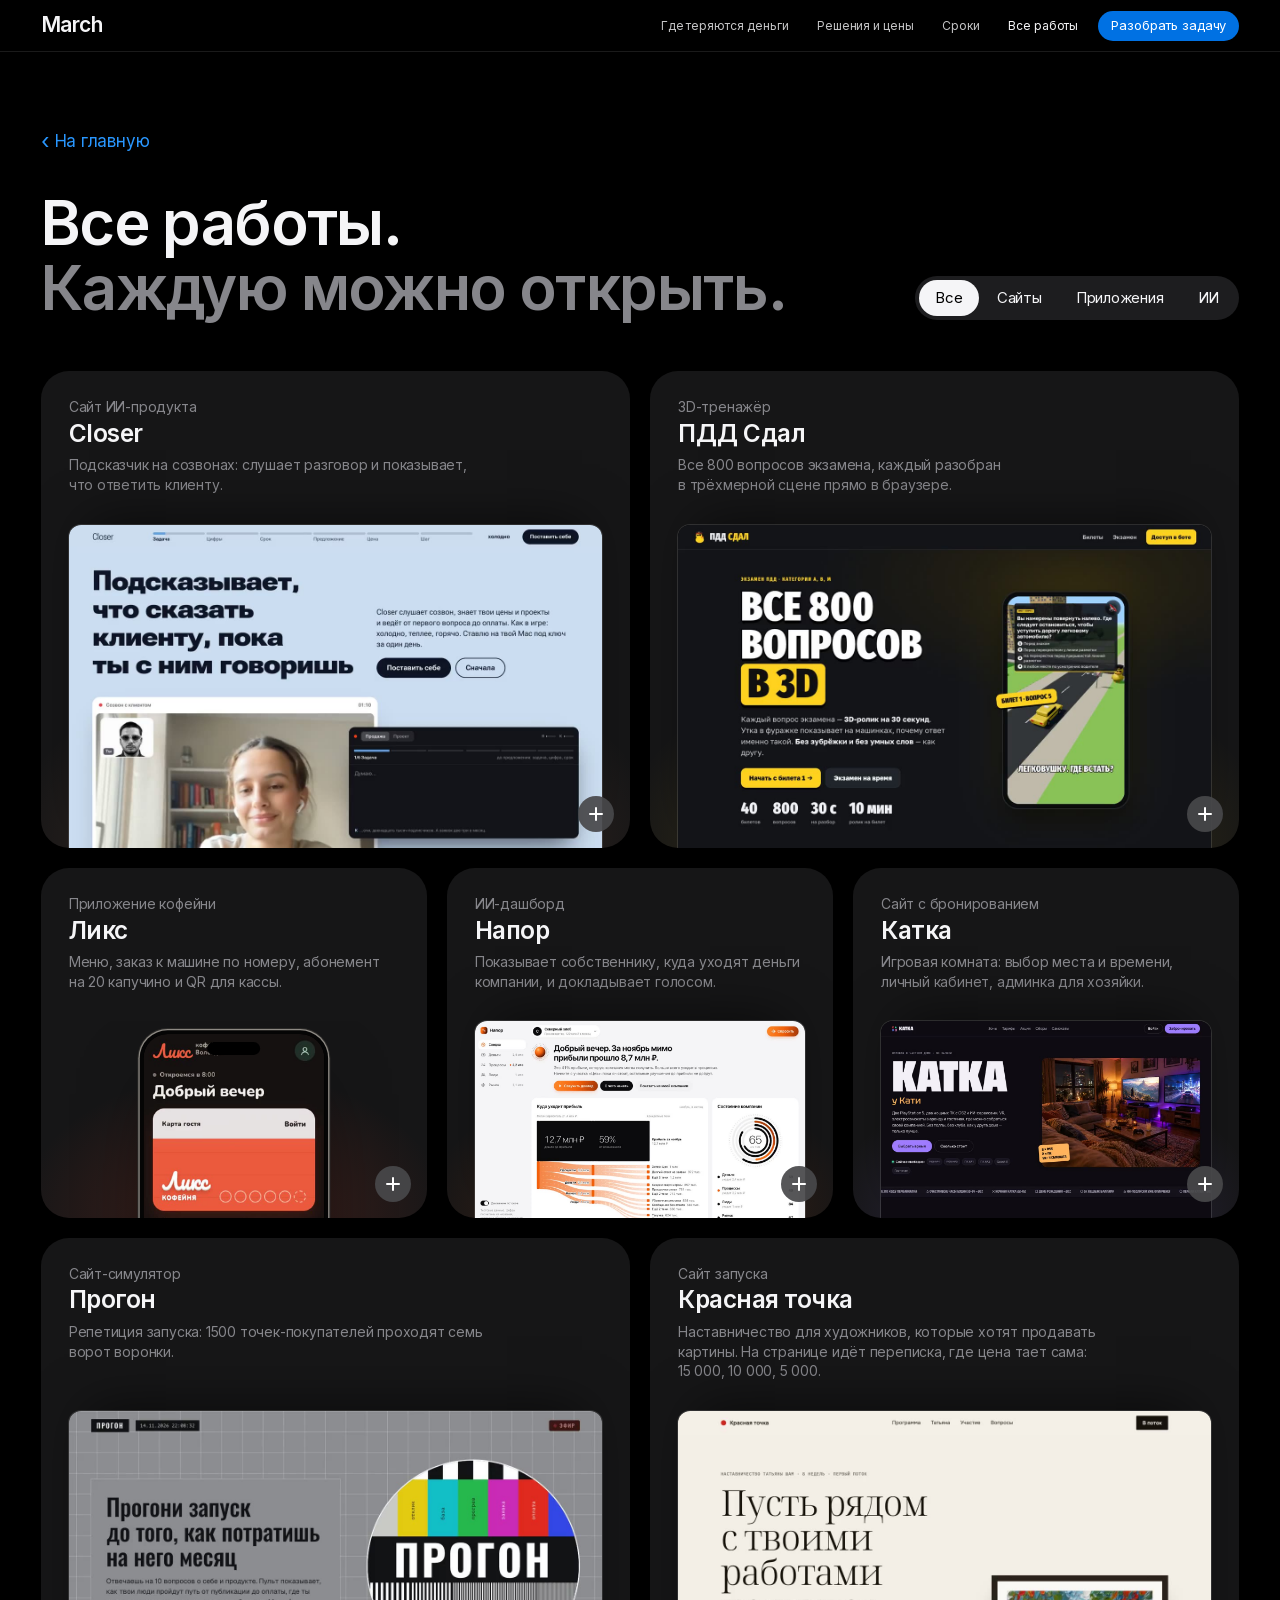
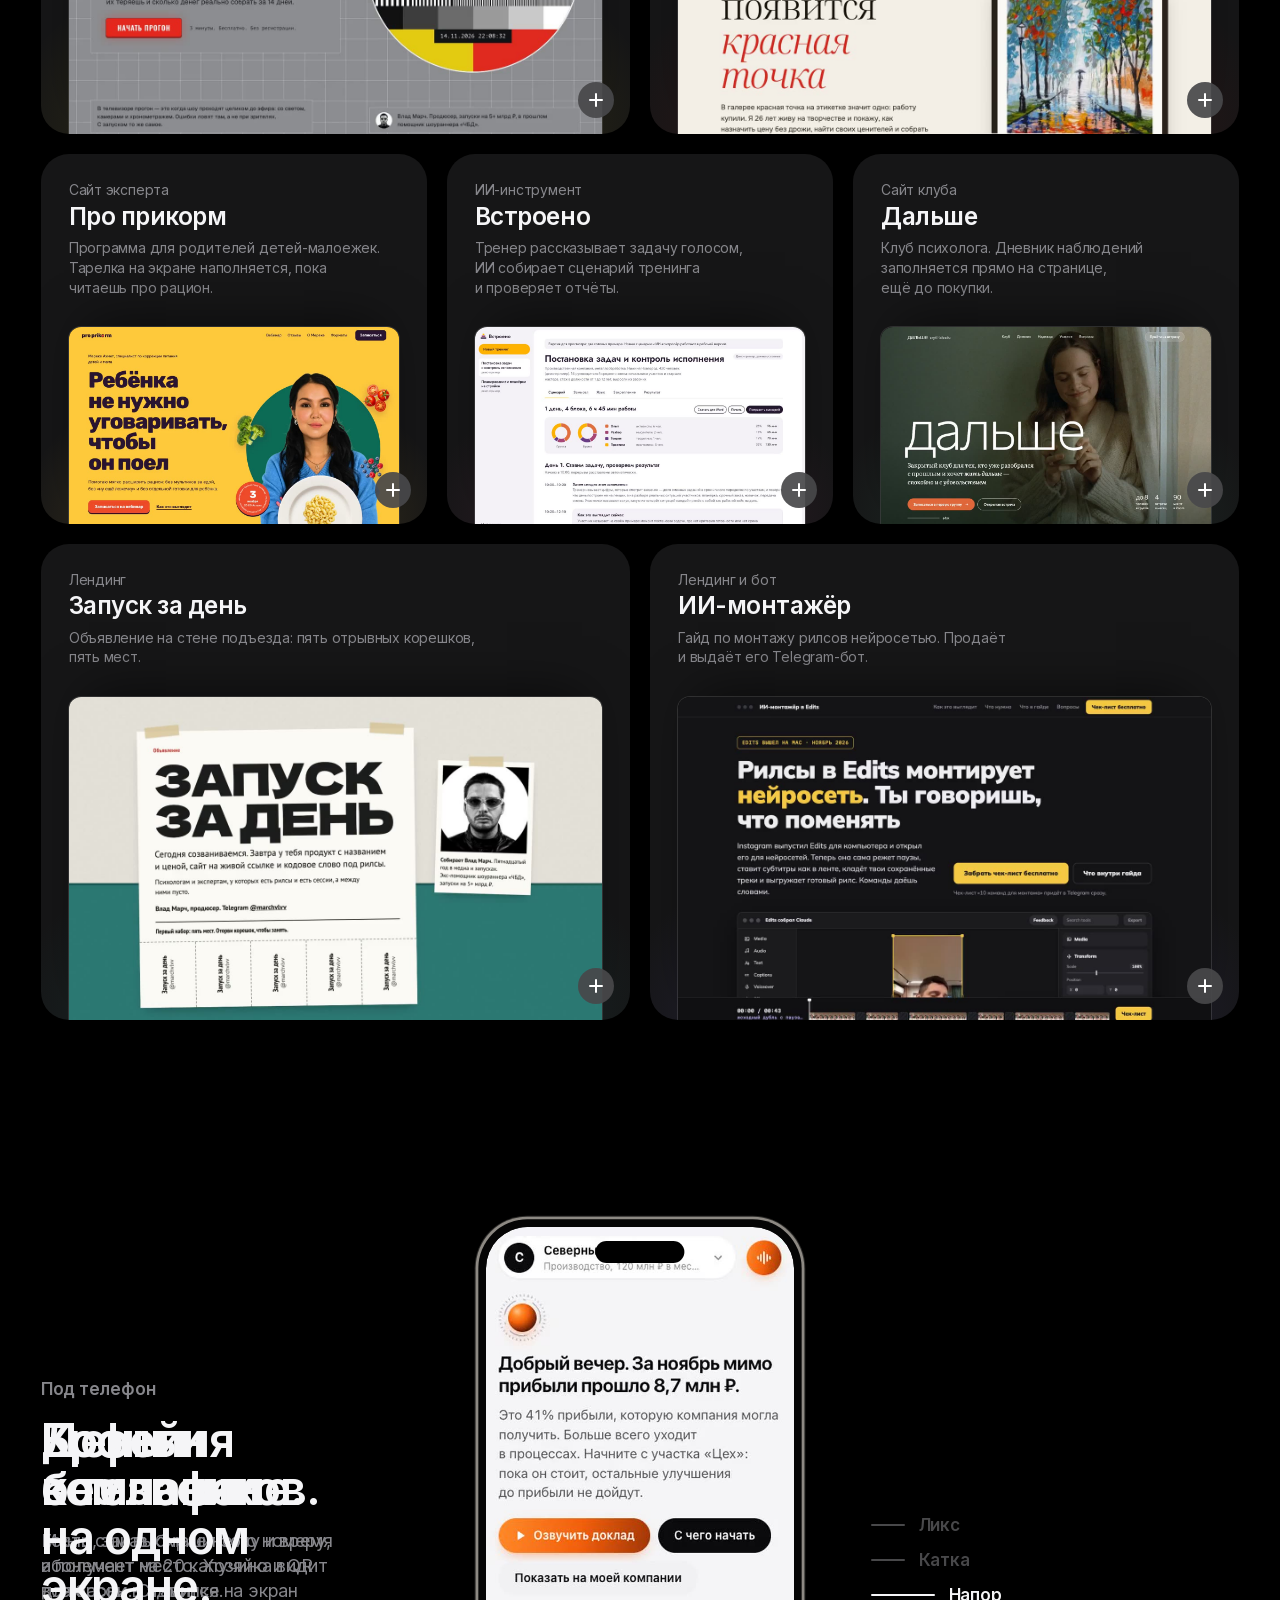
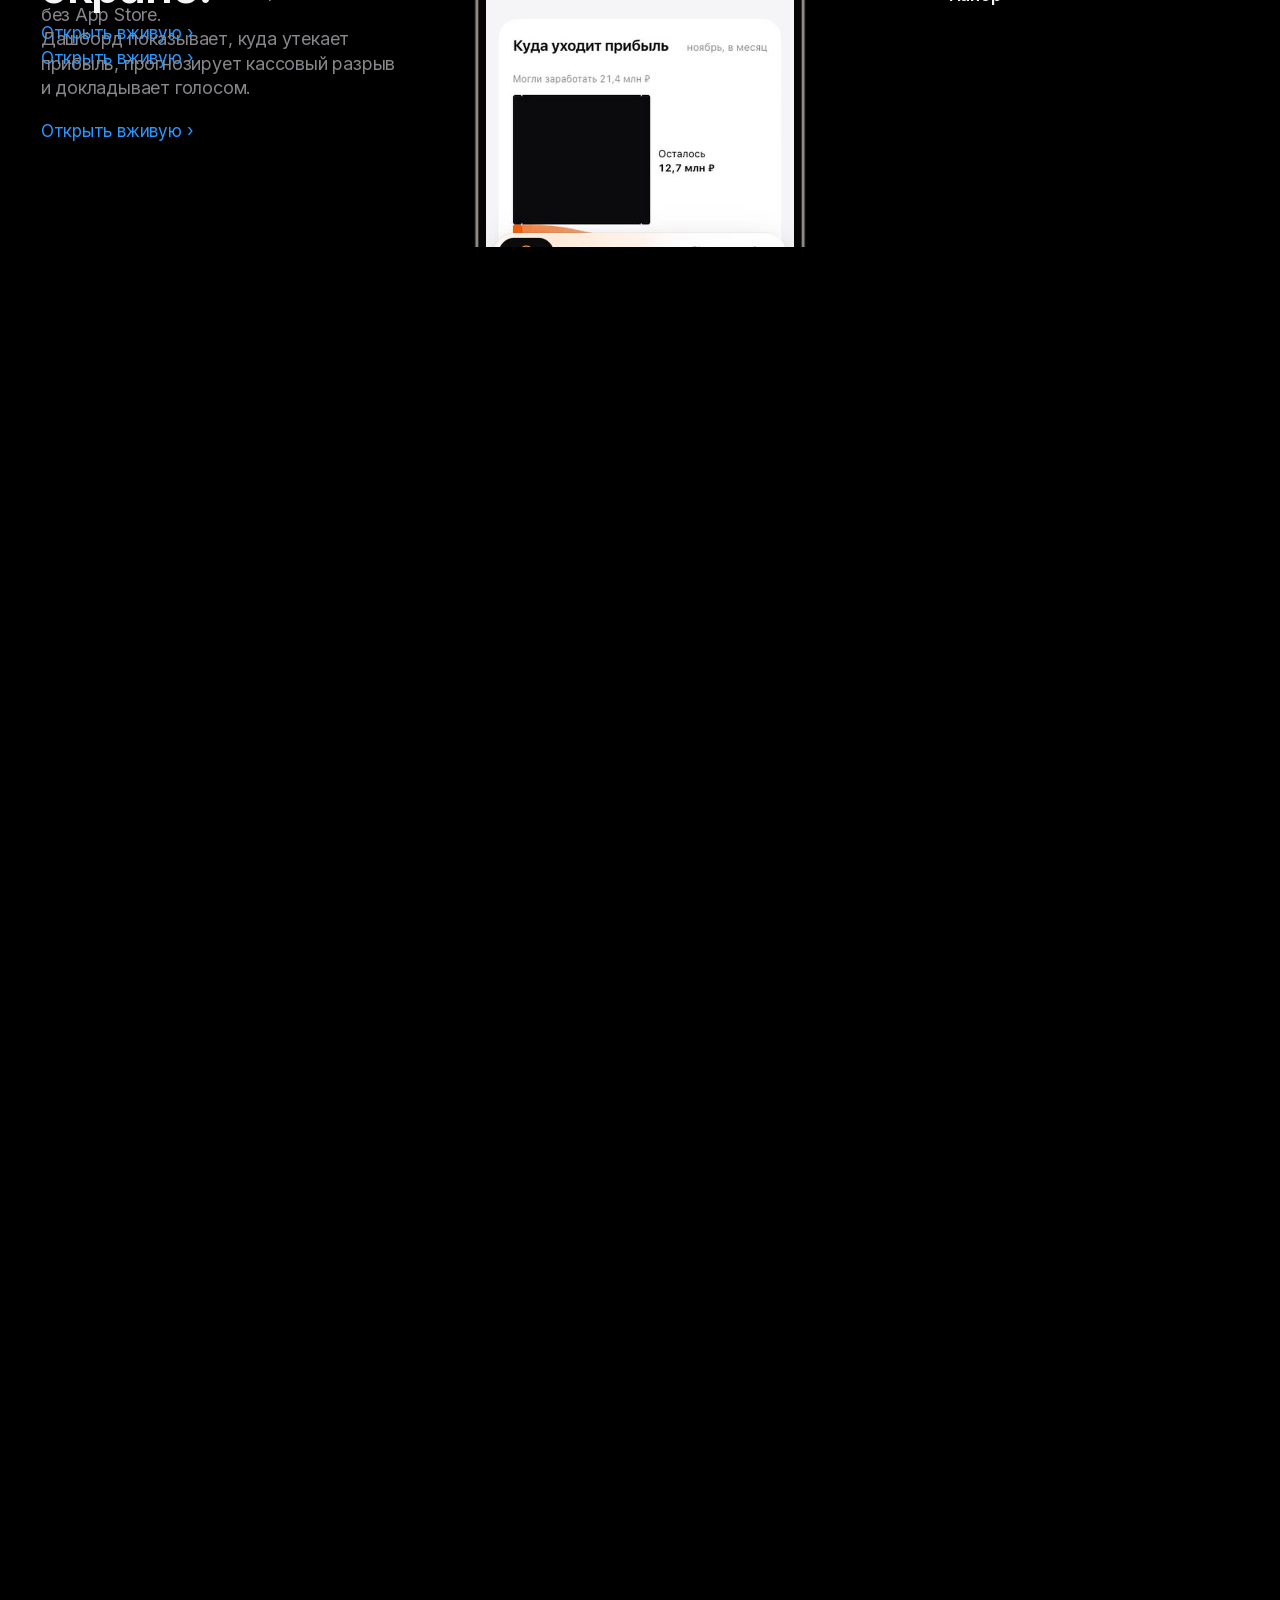
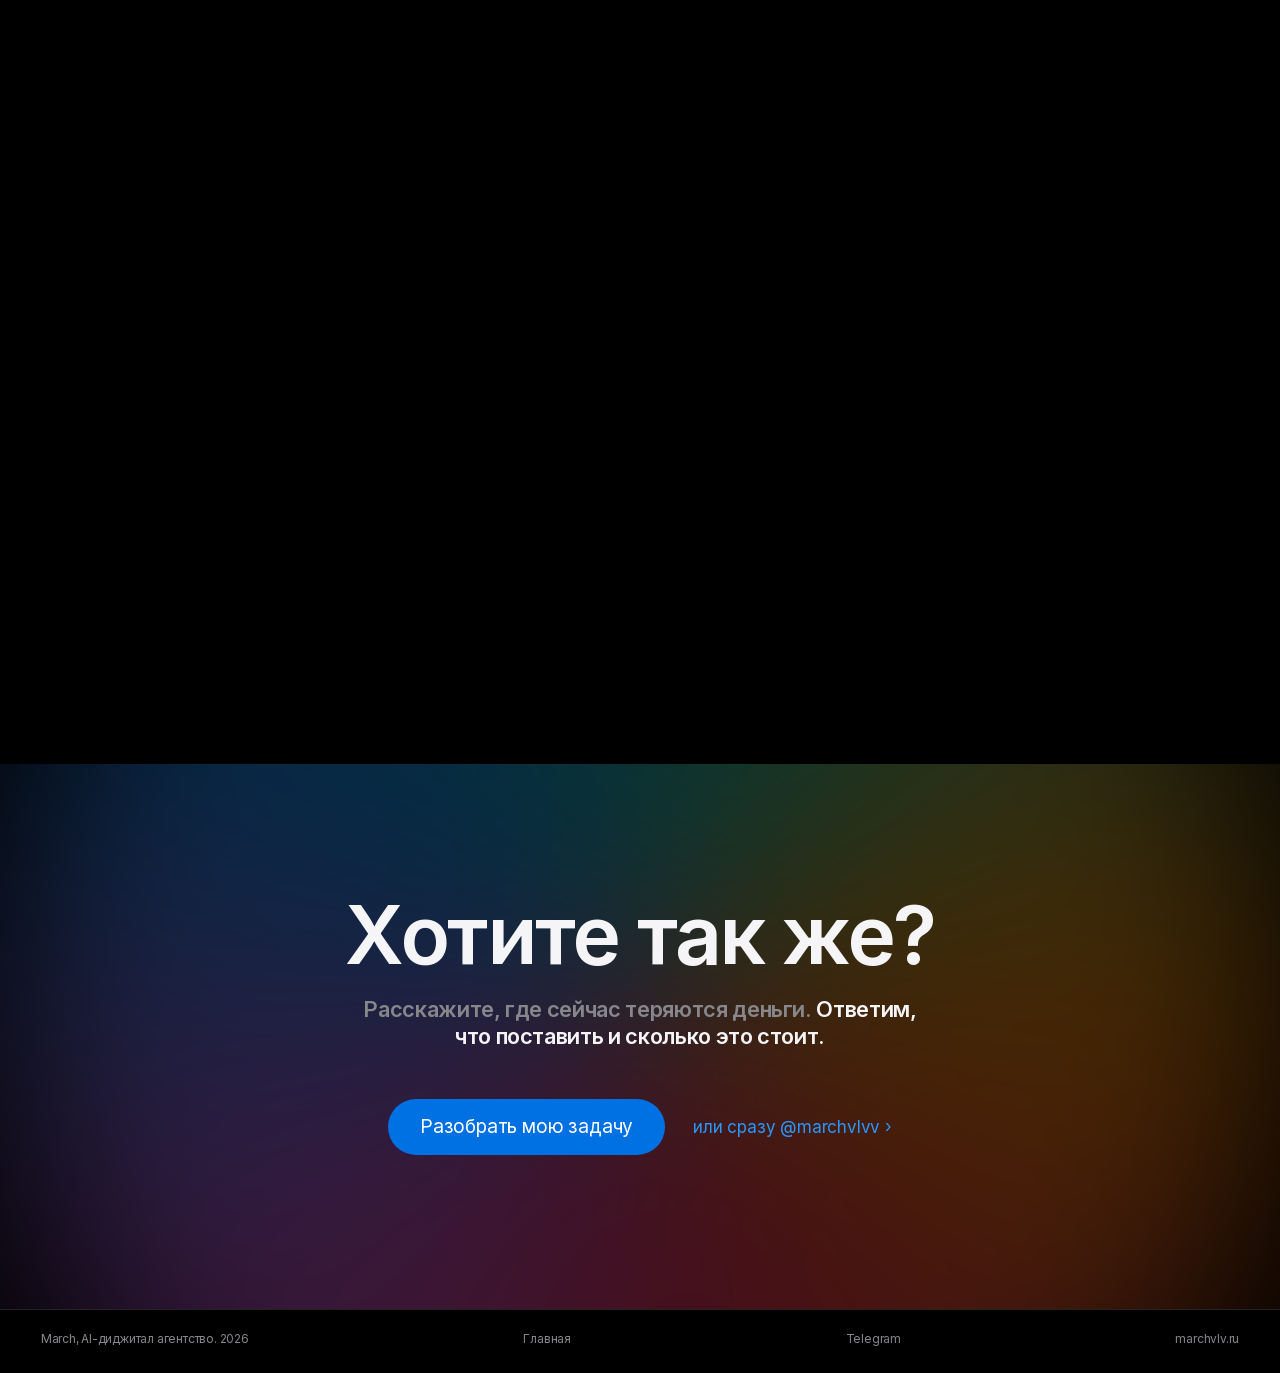
==== commit 8944cb3a: "Новая главная: боли, решения, два исхода заявки, сроки, примеры Co-Authored-By: Claude Opus 5.5 <nor" ====
--- a/works.html
+++ b/works.html
@@ -13,14 +13,14 @@
 
 <header class="nav">
   <div class="nav__in">
-    <a class="nav__logo" href="new.html">March</a>
+    <a class="nav__logo" href="./">March</a>
     <nav class="nav__links" aria-label="Разделы">
-      <a href="new.html#pain">Где теряются деньги</a>
-      <a href="new.html#fix">Решения и цены</a>
-      <a href="new.html#speed">Сроки</a>
+      <a href="./#pain">Где теряются деньги</a>
+      <a href="./#fix">Решения и цены</a>
+      <a href="./#speed">Сроки</a>
       <a href="#works" aria-current="page">Все работы</a>
     </nav>
-    <a class="pill pill--sm" href="new.html#brief">Разобрать задачу</a>
+    <a class="pill pill--sm" href="./#brief">Разобрать задачу</a>
   </div>
 </header>
 
@@ -28,7 +28,7 @@
 
   <section class="works" id="works">
     <div class="wrap">
-      <a class="back" href="new.html">На главную</a>
+      <a class="back" href="./">На главную</a>
       <div class="works__head">
         <h1 class="h2" data-rv>Все работы.<br><span class="dim">Каждую можно открыть.</span></h1>
         <div class="seg works__seg" role="group" aria-label="Тип работы" data-rv>
@@ -60,7 +60,7 @@
       <h2 class="h1" data-rv>Хотите так же?</h2>
       <p class="lead" data-rv>Расскажите, где сейчас теряются деньги. <b>Ответим, что поставить и сколько это стоит.</b></p>
       <div class="brief__go" data-rv>
-        <a class="pill pill--lg" href="new.html#brief">Разобрать мою задачу</a>
+        <a class="pill pill--lg" href="./#brief">Разобрать мою задачу</a>
         <a class="more" href="https://t.me/marchvlvv" target="_blank" rel="noopener">или сразу @marchvlvv</a>
       </div>
     </div>
@@ -71,7 +71,7 @@
 <footer class="foot">
   <div class="wrap foot__in">
     <span>March, AI-диджитал агентство. 2026</span>
-    <span><a href="new.html">Главная</a></span>
+    <span><a href="./">Главная</a></span>
     <span><a href="https://t.me/marchvlvv" target="_blank" rel="noopener">Telegram</a></span>
     <span><a href="https://marchvlv.ru" target="_blank" rel="noopener">marchvlv.ru</a></span>
   </div>
